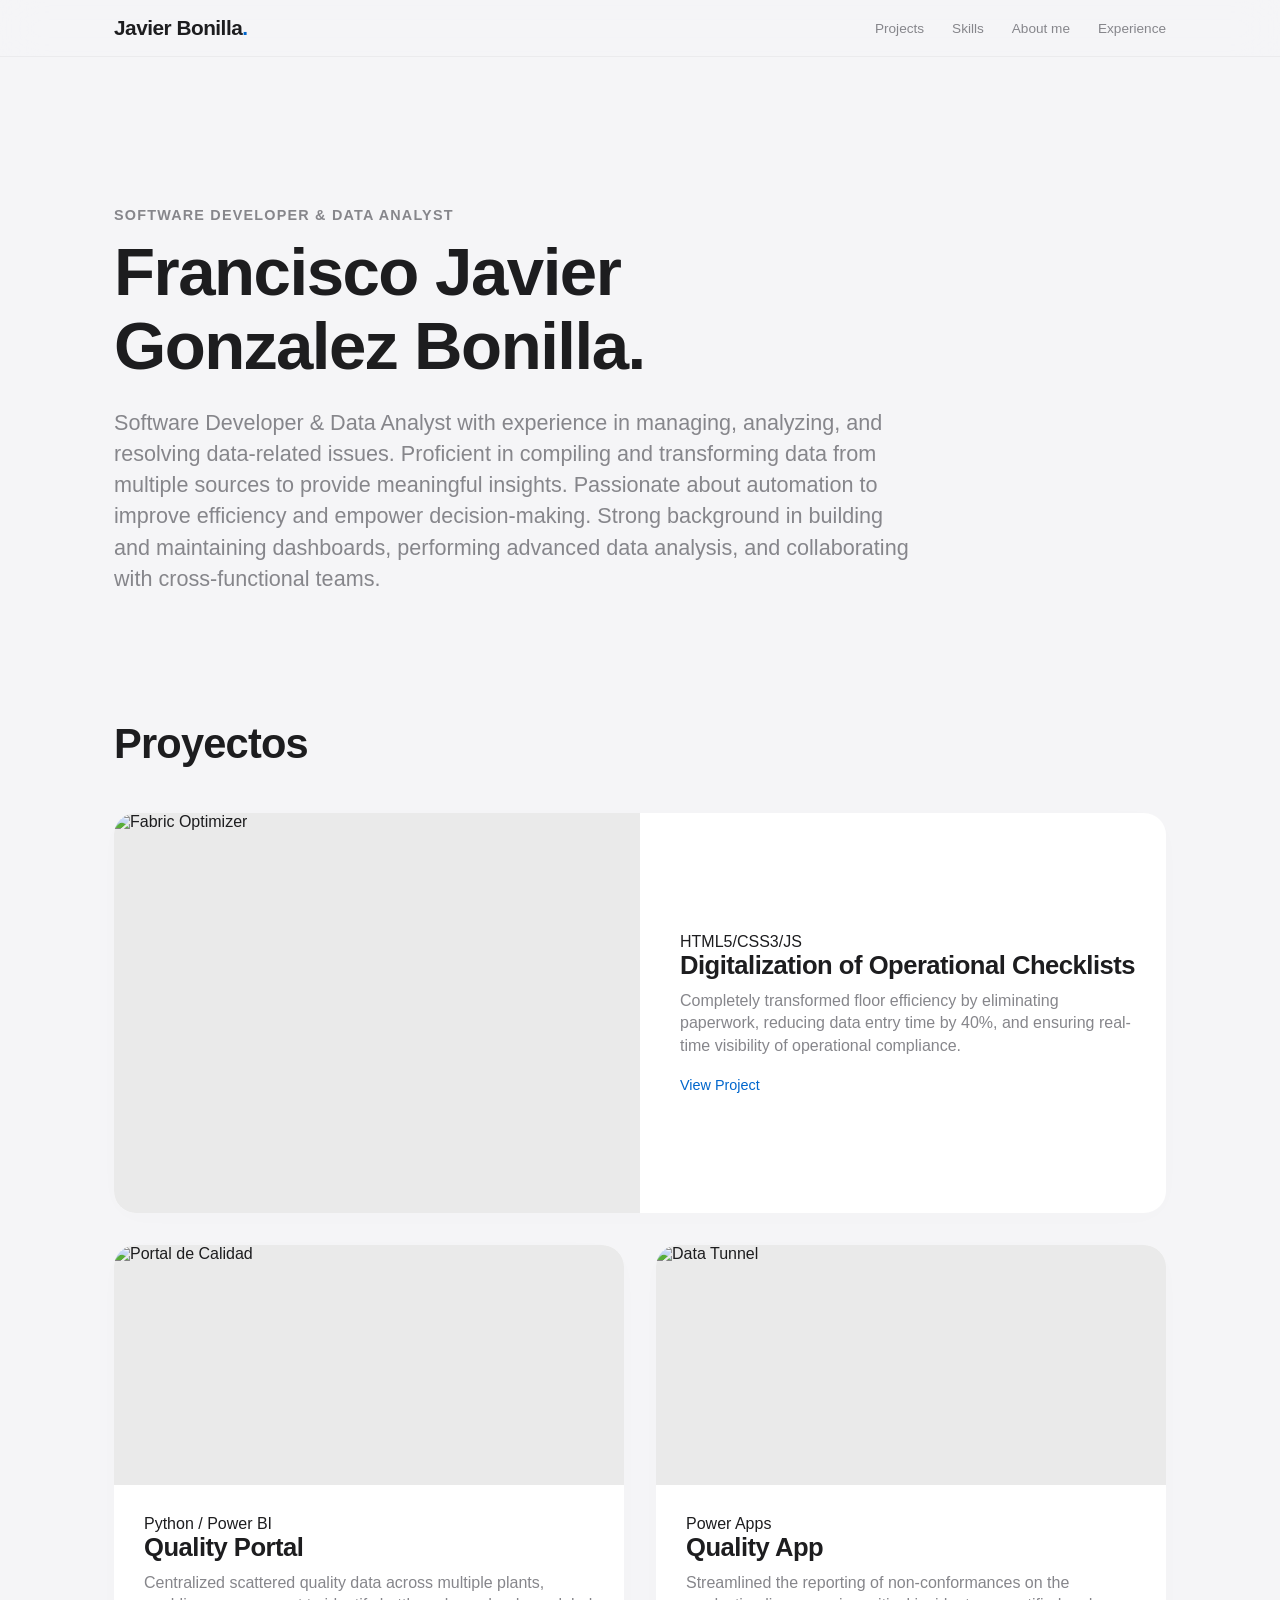
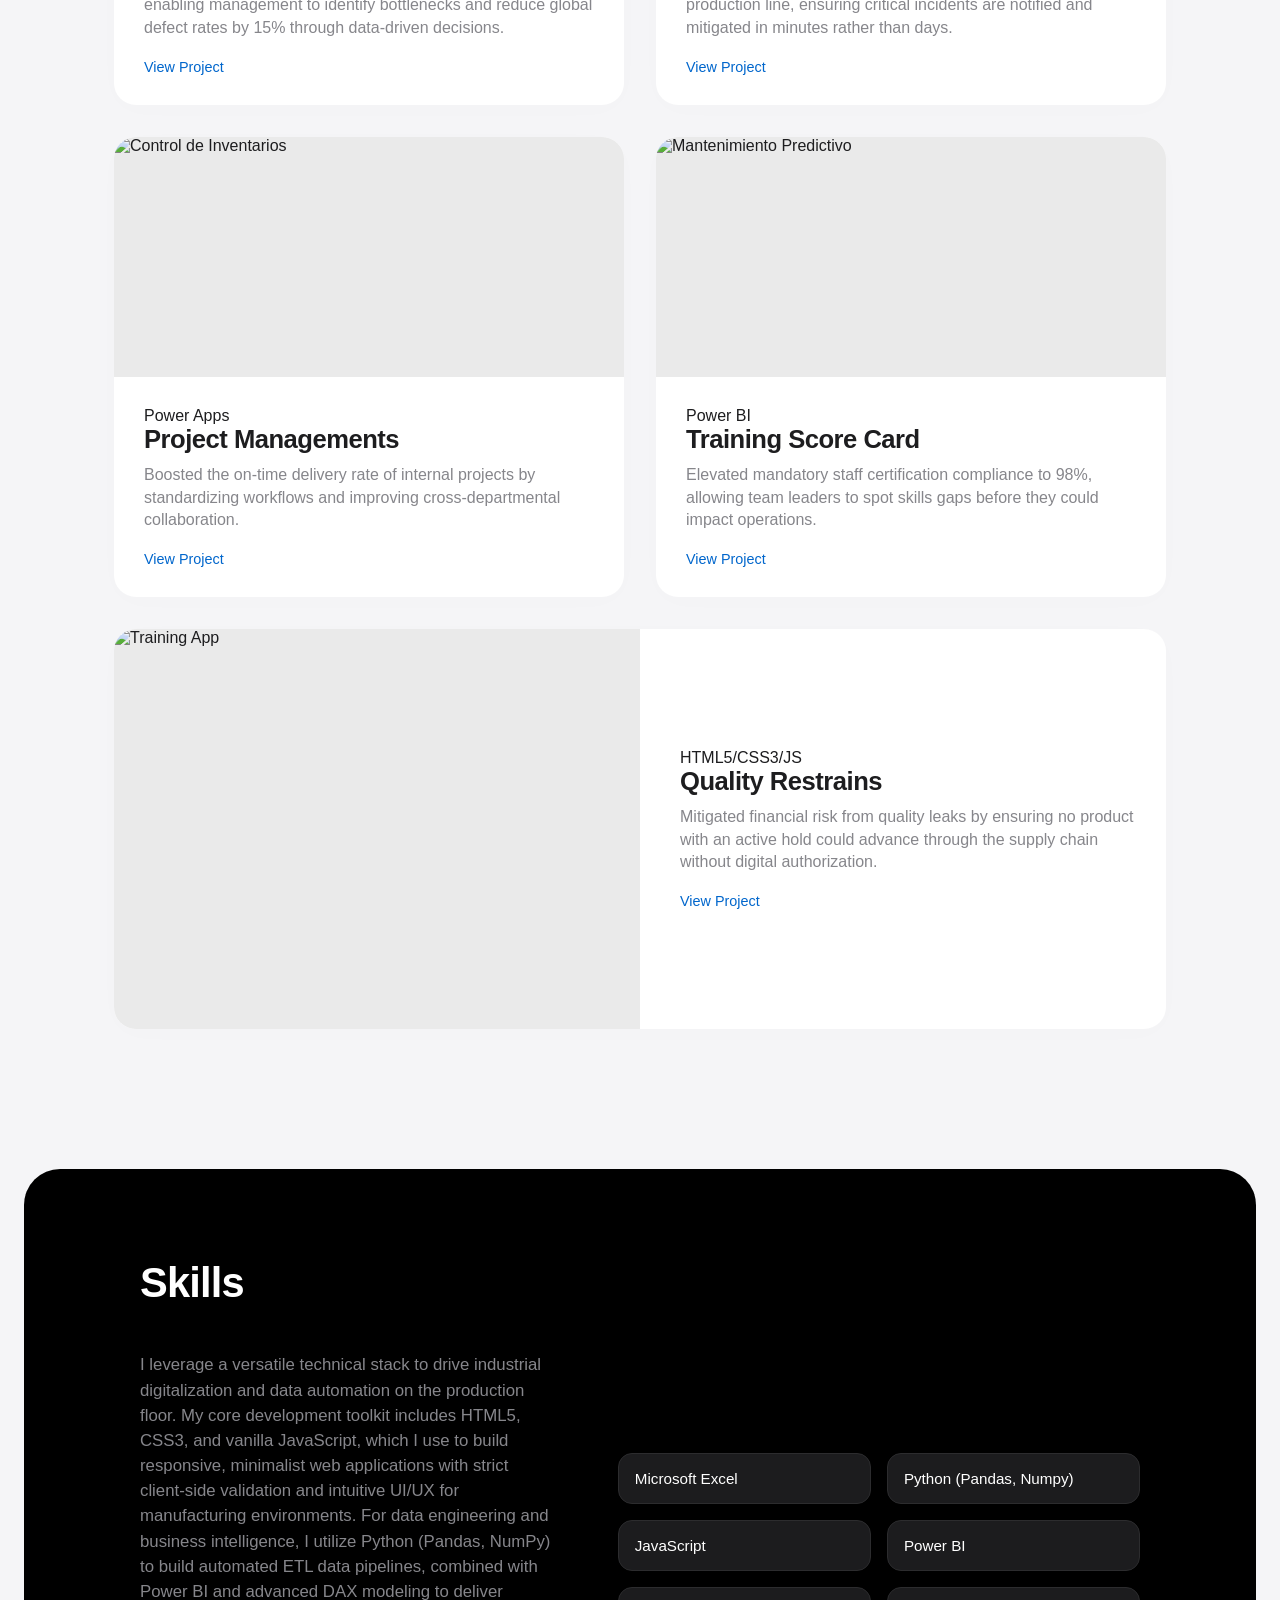
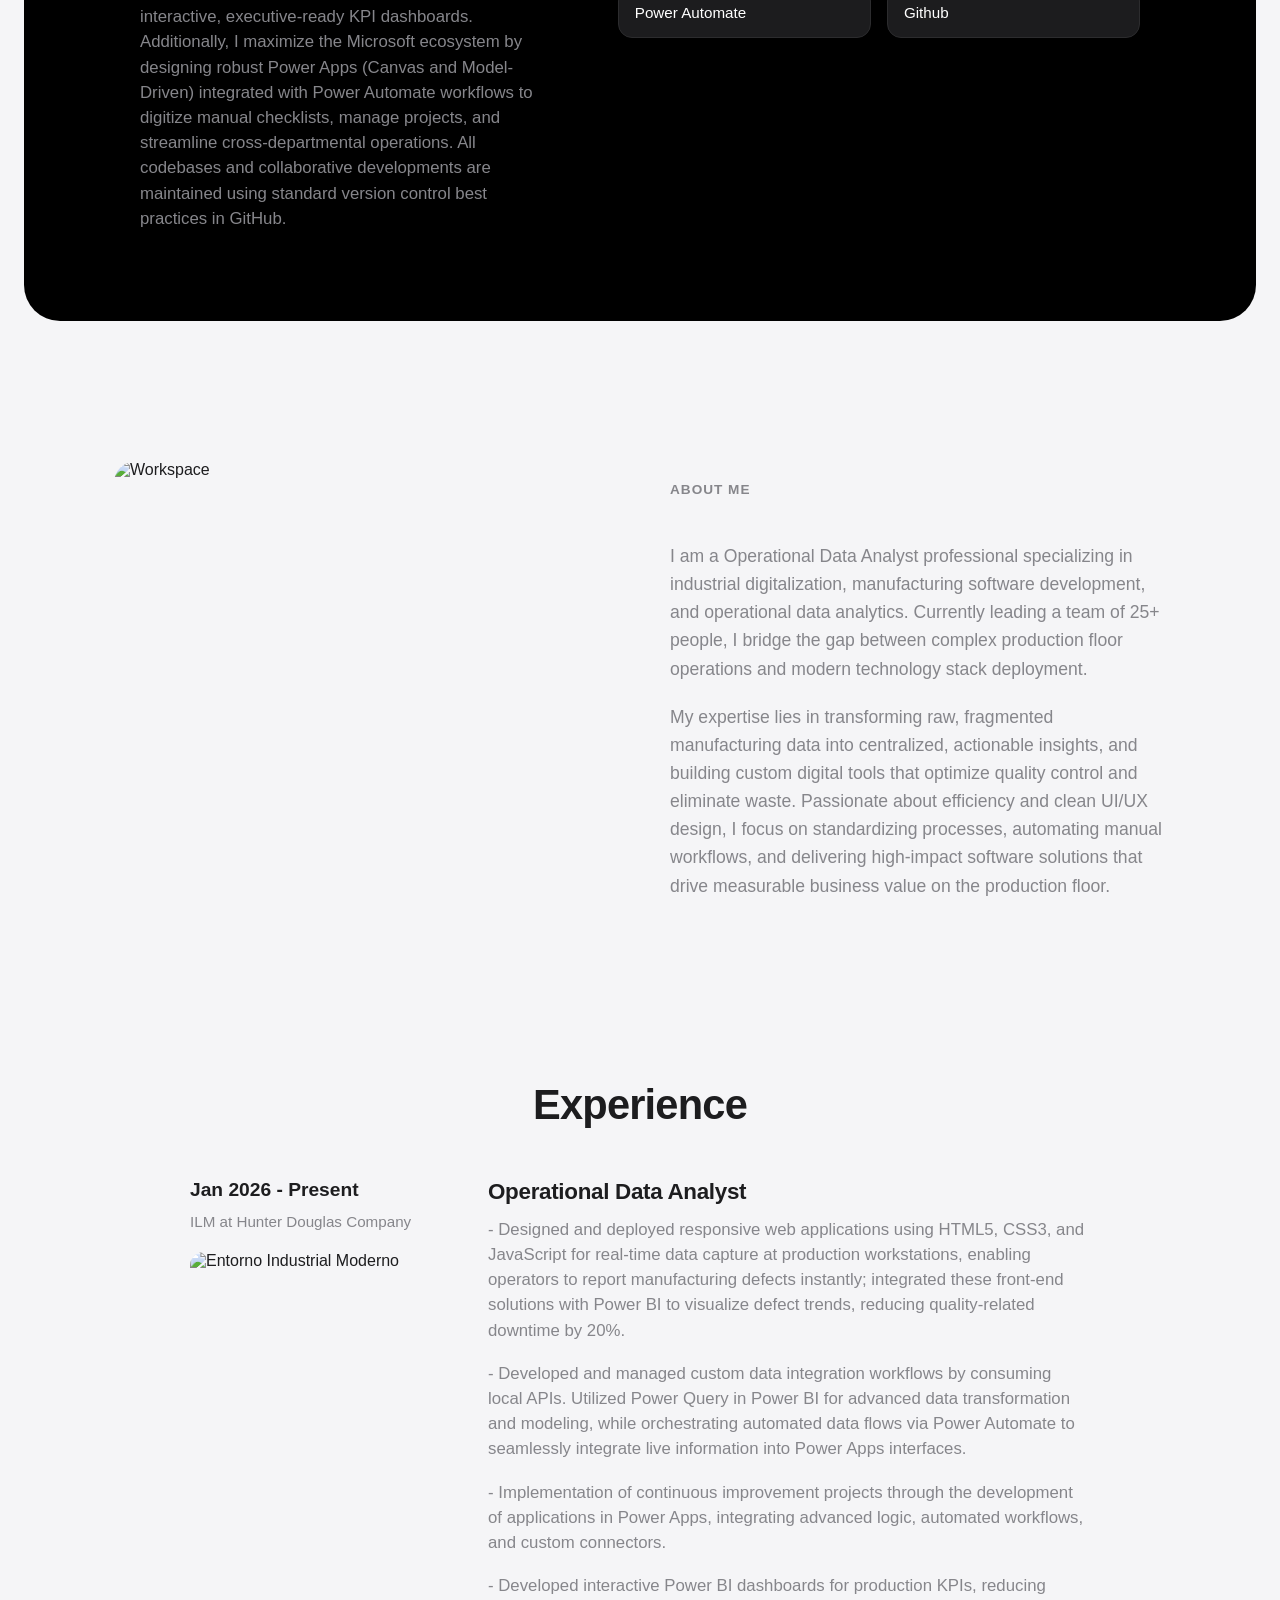
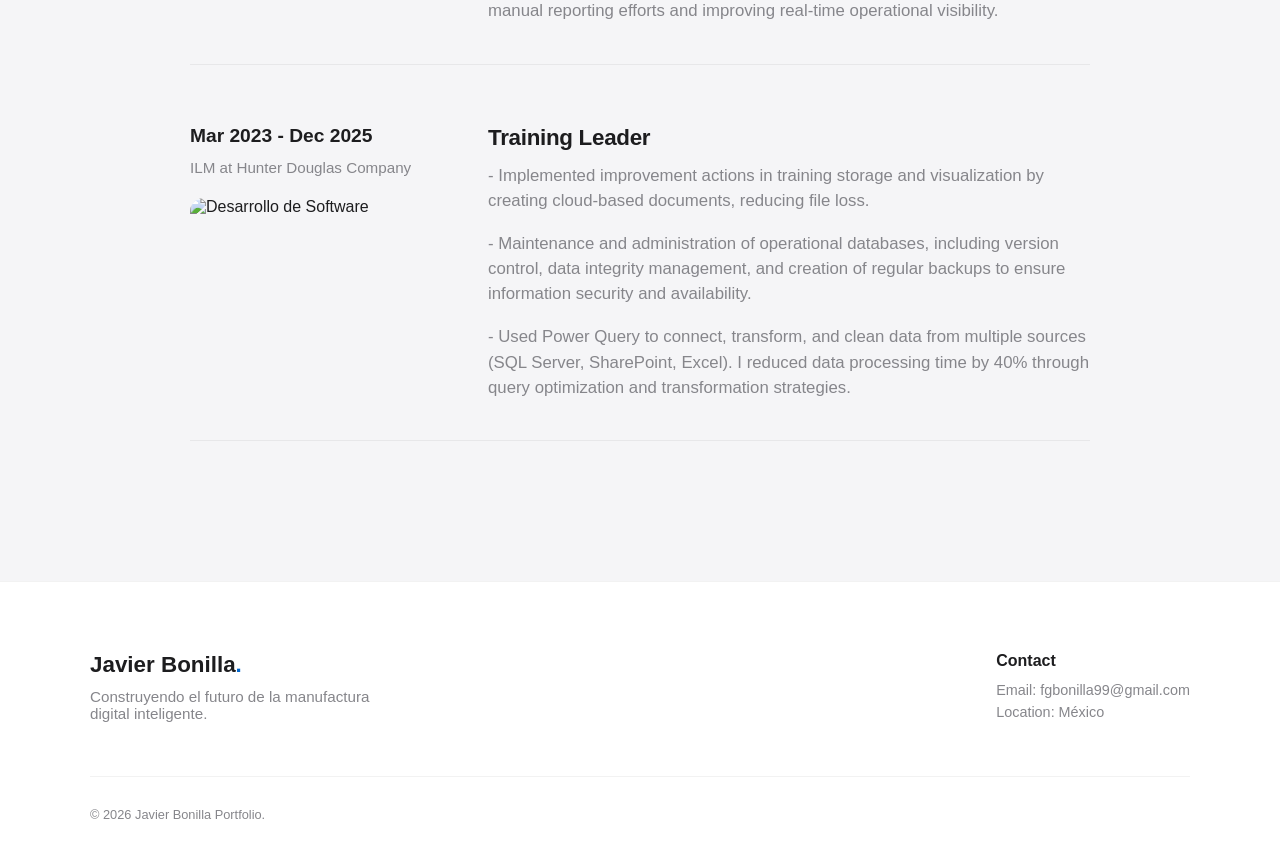
==== index.html @ b5e05249 "Add files via upload" ====
<!DOCTYPE html>
<html lang="es">
<head>
    <meta charset="UTF-8">
    <meta name="viewport" content="width=device-width, initial-scale=1.0">
    <title>Portfolio | Javier Bonilla</title>
    <link rel="stylesheet" href="css/style.css">
</head>
<body>

    <header class="nav-container">
        <nav class="nav-content">
            <a href="#" class="nav-logo">Javier Bonilla<span>.</span></a>
            <div class="nav-menu">
                <a href="#proyectos" class="nav-link">Projects</a>
                <a href="#habilidades" class="nav-link">Skills</a>
                <a href="#sobre-mi" class="nav-link">About me</a>
                <a href="#experiencia" class="nav-link">Experience</a>
            </div>
        </nav>
    </header>

    <section class="hero">
        <div class="hero-content">
            <br>
            <span class="hero-eyebrow">Software Developer & Data Analyst</span>
            <h1 class="hero-title">Francisco Javier Gonzalez Bonilla.</h1>
            <p class="hero-subtitle">Software Developer & Data Analyst with experience in managing, analyzing, and resolving data-related issues. Proficient in compiling and transforming data from multiple sources to provide meaningful insights. Passionate about automation to improve efficiency and empower decision-making. Strong background in building and maintaining dashboards, performing advanced data analysis, and collaborating with cross-functional teams.</p>
            <br>
        </div>
    </section>

    <section id="proyectos" class="section-container">
        <h2 class="section-title">Proyectos</h2>
        <div class="projects-grid">

            <div class="project-card card-large" data-project="optimizador">
                <div class="card-image-wrapper">
                    <img src="https://raw.githubusercontent.com/fgbonilla99-oss/portfolio-javier.github.io/refs/heads/main/img/new/Slide1.JPG" alt="Fabric Optimizer" class="card-img">
                </div>
                <div class="card-info">
                    <span class="card-category">HTML5/CSS3/JS</span>
                    <h3 class="card-title">Digitalization of Operational Checklists</h3>
                    <p class="card-excerpt">Completely transformed floor efficiency by eliminating paperwork, reducing data entry time by 40%, and ensuring real-time visibility of operational compliance.</p>
                    <span class="card-cta">View Project</span>
                </div>
            </div>

            <div class="project-card" data-project="calidad">
                <div class="card-image-wrapper">
                    <img src="https://raw.githubusercontent.com/fgbonilla99-oss/portfolio-javier.github.io/refs/heads/main/img/new/Slide2.JPG" alt="Portal de Calidad" class="card-img">
                </div>
                <div class="card-info">
                    <span class="card-category">Python / Power BI</span>
                    <h3 class="card-title">Quality Portal</h3>
                    <p class="card-excerpt">Centralized scattered quality data across multiple plants, enabling management to identify bottlenecks and reduce global defect rates by 15% through data-driven decisions.</p>
                    <span class="card-cta">View Project</span>
                </div>
            </div>

            <div class="project-card" data-project="reporting">
                <div class="card-image-wrapper">
                    <img src="https://raw.githubusercontent.com/fgbonilla99-oss/portfolio-javier.github.io/refs/heads/main/img/new/Slide3.JPG" alt="Data Tunnel" class="card-img">
                </div>
                <div class="card-info">
                    <span class="card-category">Power Apps</span>
                    <h3 class="card-title">Quality App</h3>
                    <p class="card-excerpt">Streamlined the reporting of non-conformances on the production line, ensuring critical incidents are notified and mitigated in minutes rather than days.</p>
                    <span class="card-cta">View Project</span>
                </div>
            </div>

            <div class="project-card" data-project="inventario">
                <div class="card-image-wrapper">
                    <img src="https://raw.githubusercontent.com/fgbonilla99-oss/portfolio-javier.github.io/refs/heads/main/img/new/Slide5.JPG" alt="Control de Inventarios" class="card-img">
                </div>
                <div class="card-info">
                    <span class="card-category">Power Apps</span>
                    <h3 class="card-title">Project Managements</h3>
                    <p class="card-excerpt">Boosted the on-time delivery rate of internal projects by standardizing workflows and improving cross-departmental collaboration.</p>
                    <span class="card-cta">View Project</span>
                </div>
            </div>

            <div class="project-card" data-project="mantenimiento">
                <div class="card-image-wrapper">
                    <img src="https://raw.githubusercontent.com/fgbonilla99-oss/portfolio-javier.github.io/refs/heads/main/img/new/Slide6.JPG" alt="Mantenimiento Predictivo" class="card-img">
                </div>
                <div class="card-info">
                    <span class="card-category">Power BI</span>
                    <h3 class="card-title">Training Score Card</h3>
                    <p class="card-excerpt">Elevated mandatory staff certification compliance to 98%, allowing team leaders to spot skills gaps before they could impact operations.</p>
                    <span class="card-cta">View Project</span>
                </div>
            </div>

            <div class="project-card card-large" data-project="training">
                <div class="card-image-wrapper">
                    <img src="https://raw.githubusercontent.com/fgbonilla99-oss/portfolio-javier.github.io/refs/heads/main/img/new/Slide7.JPG" alt="Training App" class="card-img">
                </div>
                <div class="card-info">
                    <span class="card-category">HTML5/CSS3/JS</span>
                    <h3 class="card-title">Quality Restrains</h3>
                    <p class="card-excerpt">Mitigated financial risk from quality leaks by ensuring no product with an active hold could advance through the supply chain without digital authorization.</p>
                    <span class="card-cta">View Project</span>
                </div>
            </div>

        </div>
    </section>

    <section id="habilidades" class="section-container bg-dark">
        <div class="skills-wrapper">
            <div class="skills-intro">
                <h2 class="section-title white-text">Skills</h2>
                <p class="skills-subtitle">I leverage a versatile technical stack to drive industrial digitalization and data automation on the production floor. My core development toolkit includes HTML5, CSS3, and vanilla JavaScript, which I use to build responsive, minimalist web applications with strict client-side validation and intuitive UI/UX for manufacturing environments. For data engineering and business intelligence, I utilize Python (Pandas, NumPy) to build automated ETL data pipelines, combined with Power BI and advanced DAX modeling to deliver interactive, executive-ready KPI dashboards. Additionally, I maximize the Microsoft ecosystem by designing robust Power Apps (Canvas and Model-Driven) integrated with Power Automate workflows to digitize manual checklists, manage projects, and streamline cross-departmental operations. All codebases and collaborative developments are maintained using standard version control best practices in GitHub.</p>
            </div>
            <div class="skills-interactive-grid">
                <button class="skill-interactive-btn" data-skill="python">Microsoft Excel</button>
                <button class="skill-interactive-btn" data-skill="powerplatform">Python (Pandas, Numpy)</button>
                <button class="skill-interactive-btn" data-skill="javascript">JavaScript</button>
                <button class="skill-interactive-btn" data-skill="apis">Power BI</button>
                <button class="skill-interactive-btn" data-skill="hardware">Power Automate</button>
                <button class="skill-interactive-btn" data-skill="sql">Github</button>
            </div>
        </div>
    </section>

    <section id="sobre-mi" class="section-container profile-section">
        <div class="profile-grid">
            <div class="profile-image-box">
                <img src="https://images.unsplash.com/photo-1600132806370-bf17e65e942f?auto=format&fit=crop&w=800&q=80" alt="Workspace" class="profile-img">
            </div>
            <div class="profile-text-box">
                <span class="section-eyebrow">About me</span>
                <h2 class="section-title"></h2>
                <p class="profile-paragraph">I am a Operational Data Analyst professional specializing in industrial digitalization, manufacturing software development, and operational data analytics. Currently leading a team of 25+ people, I bridge the gap between complex production floor operations and modern technology stack deployment.</p>
                <p class="profile-paragraph">My expertise lies in transforming raw, fragmented manufacturing data into centralized, actionable insights, and building custom digital tools that optimize quality control and eliminate waste. Passionate about efficiency and clean UI/UX design, I focus on standardizing processes, automating manual workflows, and delivering high-impact software solutions that drive measurable business value on the production floor.</p>
            </div>
        </div>
    </section>

    <section id="experiencia" class="section-container timeline-section">
        <span class="section-eyebrow text-center"></span>
        <h2 class="section-title text-center">Experience</h2>
        
        <div class="timeline-container">

            <div class="timeline-item">
                <div class="timeline-meta">
                    <span class="timeline-date">Jan 2026 - Present</span>
                    <h4 class="timeline-company">ILM at Hunter Douglas Company</h4>
                    <img src="https://images.unsplash.com/photo-1563986768609-322da13575f3?auto=format&fit=crop&w=400&q=80" alt="Entorno Industrial Moderno" class="timeline-img">
                </div>
                <div class="timeline-content">
                    <h3>Operational Data Analyst</h3>
                    <p>- Designed and deployed responsive web applications using HTML5, CSS3, and JavaScript for real-time data capture at production workstations, enabling operators to report manufacturing defects instantly; integrated these front-end solutions with Power BI to visualize defect trends, reducing quality-related downtime by 20%.</p>
                    <br>
                    <p>- Developed and managed custom data integration workflows by consuming local APIs. Utilized Power Query in Power BI for advanced data transformation and modeling, while orchestrating automated data flows via Power Automate to seamlessly integrate live information into Power Apps interfaces.</p>
                    <br>
                    <p>- Implementation of continuous improvement projects through the development of applications in Power Apps, integrating advanced logic, automated workflows, and custom connectors.</p>
                    <br>
                    <p>- Developed interactive Power BI dashboards for production KPIs, reducing manual reporting efforts and improving real-time operational visibility.</p>
                </div>
            </div>

            <div class="timeline-item">
                <div class="timeline-meta">
                    <span class="timeline-date">Mar 2023 - Dec 2025</span>
                    <h4 class="timeline-company">ILM at Hunter Douglas Company</h4>
                    <img src="https://images.unsplash.com/photo-1486312338219-ce68d2c6f44d?auto=format&fit=crop&w=400&q=80" alt="Desarrollo de Software" class="timeline-img">
                </div>
                <div class="timeline-content">
                    <h3>Training Leader</h3>
                    <p>- Implemented improvement actions in training storage and visualization by creating cloud-based documents, reducing file loss.</p>
                    <br>
                    <p>- Maintenance and administration of operational databases, including version control, data integrity management, and creation of regular backups to ensure information security and availability.</p>
                    <br>
                    <p>- Used Power Query to connect, transform, and clean data from multiple sources (SQL Server, SharePoint, Excel). I reduced data processing time by 40% through query optimization and transformation strategies.</p>
                </div>
            </div>
        </div>
    </section>

    <footer class="footer-container">
        <div class="footer-content">
            <div class="footer-top">
                <div class="footer-brand">
                    <h3 class="footer-logo">Javier Bonilla<span>.</span></h3>
                    <p>Construyendo el futuro de la manufactura digital inteligente.</p>
                </div>
                <div class="footer-contact-info">
                    <h4>Contact</h4>
                    <p>Email: fgbonilla99@gmail.com</p>
                    <p>Location: México</p>
                </div>
            </div>
            <div class="footer-bottom">
                <p>&copy; 2026 Javier Bonilla Portfolio.</p>
            </div>
        </div>
    </footer>

    <div id="project-modal" class="modal hidden" aria-hidden="true">
        <div class="modal-overlay"></div>
        <div class="modal-wrapper">
            <button class="modal-close">&times;</button>
            <div class="modal-body">
                <span id="modal-project-category" class="modal-eyebrow">Categoría</span>
                <h2 id="modal-project-title" class="modal-heading">Nombre del Proyecto</h2>
                <div id="modal-project-tags" class="modal-tags"></div>

                <div class="modal-gallery" id="modal-project-gallery">
                </div>

                <div id="modal-project-description" class="modal-description">
                </div>
            </div>
        </div>
    </div>

    <div id="skill-modal" class="modal hidden" aria-hidden="true">
        <div class="modal-overlay"></div>
        <div class="modal-wrapper modal-small">
            <button class="modal-close-skill modal-close">&times;</button>
            <div class="modal-body text-center">
                <div class="modal-skill-image-box">
                    <img id="modal-skill-img" src="" alt="Tecnología" class="modal-skill-img">
                </div>
                <h2 id="modal-skill-title" class="modal-heading">Tecnología</h2>
                <p id="modal-skill-description" class="modal-description-text">Detalle explicativo sobre la aplicación de la herramienta...</p>
            </div>
        </div>
    </div>

    <script src="js/script.js"></script>
</body>
</html>
---- css/style.css ----
:root {
    --bg-light: #f5f5f7;
    --bg-white: #ffffff;
    --bg-dark: #000000;
    --text-primary: #1d1d1f;
    --text-secondary: #86868b;
    --text-link: #0066cc;
    --radius-premium: 22px;
    --radius-inner: 14px;
    --transition-smooth: all 0.6s cubic-bezier(0.16, 1, 0.3, 1);

    --font-hero: clamp(2.4rem, 5.5vw, 4.2rem);
    --font-section: clamp(1.8rem, 3.8vw, 2.6rem);
}

* {
    margin: 0;
    padding: 0;
    box-sizing: border-box;
}

html {
    scroll-behavior: smooth;
    background-color: var(--bg-light);
}

body {
    font-family: -apple-system, BlinkMacSystemFont, "Segoe UI", Roboto, Helvetica, Arial, sans-serif;
    color: var(--text-primary);
    -webkit-font-smoothing: antialiased;
    overflow-x: hidden;
}

.text-center { text-align: center; }
.white-text { color: var(--bg-white) !important; }

.nav-container {
    position: fixed;
    top: 0;
    width: 100%;
    z-index: 100;
    background: rgba(245, 245, 247, 0.75);
    backdrop-filter: blur(20px);
    -webkit-backdrop-filter: blur(20px);
    border-bottom: 1px solid rgba(0, 0, 0, 0.04);
}

.nav-content {
    max-width: 1100px;
    margin: 0 auto;
    padding: 16px 24px;
    display: flex;
    justify-content: space-between;
    align-items: center;
}

.nav-logo {
    font-weight: 700;
    font-size: 1.3rem;
    color: var(--text-primary);
    text-decoration: none;
    letter-spacing: -0.5px;
}

.nav-logo span { color: var(--text-link); }

.nav-menu {
    display: flex;
    gap: 28px;
}

.nav-link {
    font-size: 0.85rem;
    color: var(--text-secondary);
    text-decoration: none;
    font-weight: 500;
    transition: var(--transition-smooth);
}

.nav-link:hover { color: var(--text-primary); }

.hero {
    min-height: 80vh;
    display: flex;
    align-items: center;
    padding: 140px 24px 60px 24px;
    max-width: 1100px;
    margin: 0 auto;
}

.hero-content { max-width: 800px; }

.hero-eyebrow {
    font-size: 0.9rem;
    font-weight: 600;
    text-transform: uppercase;
    letter-spacing: 1.2px;
    color: var(--text-secondary);
    margin-bottom: 12px;
    display: inline-block;
}

.hero-title {
    font-size: var(--font-hero);
    font-weight: 700;
    letter-spacing: -1.5px;
    line-height: 1.1;
    margin-bottom: 24px;
}

.hero-subtitle {
    font-size: clamp(1.1rem, 2.2vw, 1.35rem);
    color: var(--text-secondary);
    line-height: 1.45;
    font-weight: 400;
}

.section-container {
    max-width: 1100px;
    margin: 0 auto 140px auto;
    padding: 0 24px;
}

.section-title {
    font-size: var(--font-section);
    font-weight: 700;
    letter-spacing: -0.8px;
    margin-bottom: 45px;
}

.section-eyebrow {
    font-size: 0.85rem;
    font-weight: 600;
    text-transform: uppercase;
    color: var(--text-secondary);
    letter-spacing: 1px;
    margin-bottom: 10px;
    display: block;
}

.projects-grid {
    display: grid;
    grid-template-columns: repeat(2, 1fr);
    gap: 32px;
}

.card-large {
    grid-column: span 2;
    flex-direction: row !important;
    min-height: 400px !important;
}

.card-large .card-image-wrapper {
    width: 50%;
    height: 100%;
}

.card-large .card-info {
    width: 50%;
    padding-left: 40px;
    align-self: center;
}

.project-card {
    background: var(--bg-white);
    border-radius: var(--radius-premium);
    min-height: 450px;
    display: flex;
    flex-direction: column;
    overflow: hidden;
    cursor: pointer;
    box-shadow: 0 4px 30px rgba(0, 0, 0, 0.01);
    transition: var(--transition-smooth);
    position: relative;
}

.card-image-wrapper {
    width: 100%;
    height: 240px;
    overflow: hidden;
    position: relative;
    background: #eaeaea;
}

.card-img {
    width: 100%;
    height: 100%;
    object-fit: cover;
    transition: var(--transition-smooth);
}

.card-info {
    padding: 30px;
    display: flex;
    flex-direction: column;
    justify-content: center;
    flex-grow: 1;
}

.card-title {
    font-size: 1.6rem;
    font-weight: 600;
    letter-spacing: -0.5px;
    margin-bottom: 10px;
}

.card-excerpt {
    color: var(--text-secondary);
    font-size: 1rem;
    margin-bottom: 20px;
    line-height: 1.4;
}

.card-cta {
    color: var(--text-link);
    font-size: 0.9rem;
    font-weight: 500;
}

.project-card:hover {
    transform: translateY(-4px) scale(0.995);
    box-shadow: 0 24px 48px rgba(0, 0, 0, 0.04);
}

.project-card:hover .card-img {
    transform: scale(1.04);
}

.bg-dark {
    background: var(--bg-dark);
    max-width: calc(100% - 48px);
    padding: 90px 40px;
    border-radius: 36px;
}

.skills-wrapper {
    max-width: 1000px;
    margin: 0 auto;
    display: grid;
    grid-template-columns: 4fr 5fr;
    gap: 60px;
    align-items: center;
}

.skills-subtitle {
    color: #86868b;
    font-size: 1.05rem;
    line-height: 1.5;
}

.skills-interactive-grid {
    display: grid;
    grid-template-columns: repeat(auto-fit, minmax(180px, 1fr));
    gap: 16px;
}

.skill-interactive-btn {
    background: #1c1c1e;
    color: var(--bg-white);
    border: 1px solid #2c2c2e;
    padding: 16px;
    border-radius: var(--radius-inner);
    font-size: 0.95rem;
    font-weight: 500;
    cursor: pointer;
    text-align: left;
    transition: var(--transition-smooth);
}

.skill-interactive-btn:hover {
    background: var(--bg-white);
    color: var(--bg-dark);
    transform: scale(1.02);
}

.profile-grid {
    display: grid;
    grid-template-columns: 1fr 1fr;
    gap: 60px;
    align-items: center;
}

.profile-image-box {
    border-radius: var(--radius-premium);
    overflow: hidden;
    height: 480px;
}

.profile-img {
    width: 100%;
    height: 100%;
    object-fit: cover;
}

.profile-paragraph {
    font-size: 1.1rem;
    color: var(--text-secondary);
    line-height: 1.6;
    margin-bottom: 20px;
}


.timeline-container {
    position: relative;
    max-width: 900px;
    margin: 50px auto 0 auto;
}

.timeline-item {
    display: grid;
    grid-template-columns: 3fr 7fr;
    gap: 40px;
    margin-bottom: 60px;
    border-bottom: 1px solid rgba(0,0,0,0.06);
    padding-bottom: 40px;
}

.timeline-meta {
    display: flex;
    flex-direction: column;
    gap: 12px;
}

.timeline-date {
    font-size: 1.2rem;
    font-weight: 700;
    color: var(--text-primary);
}

.timeline-company {
    font-size: 0.95rem;
    color: var(--text-secondary);
    font-weight: 500;
}

.timeline-img {
    width: 100%;
    height: 130px;
    object-fit: cover;
    border-radius: var(--radius-inner);
    margin-top: 10px;
}

.timeline-content h3 {
    font-size: 1.4rem;
    font-weight: 600;
    margin-bottom: 12px;
    letter-spacing: -0.3px;
}

.timeline-content p {
    color: var(--text-secondary);
    font-size: 1.05rem;
    line-height: 1.5;
}

.modal {
    position: fixed;
    top: 0;
    left: 0;
    width: 100vw;
    height: 100vh;
    z-index: 200;
    display: flex;
    align-items: center;
    justify-content: center;
    transition: opacity 0.5s cubic-bezier(0.16, 1, 0.3, 1);
}

.modal.hidden {
    opacity: 0;
    pointer-events: none;
}

.modal-overlay {
    position: absolute;
    width: 100%;
    height: 100%;
    background: rgba(0, 0, 0, 0.35);
    backdrop-filter: blur(16px);
    -webkit-backdrop-filter: blur(16px);
}

.modal-wrapper {
    background: var(--bg-white);
    width: 90%;
    max-width: 720px;
    max-height: 95vh;
    border-radius: 26px;
    padding: 45px;
    box-shadow: 0 30px 60px rgba(0, 0, 0, 0.12);
    position: relative;
    z-index: 210;
    overflow-y: auto;
    transform: scale(1);
    transition: var(--transition-smooth);
}

.modal.hidden .modal-wrapper {
    transform: scale(0.94) translateY(20px);
}

.modal-small {
    max-width: 640px;
}

.modal-close {
    position: absolute;
    top: 20px;
    right: 20px;
    width: 32px;
    height: 32px;
    background: var(--bg-light);
    border: none;
    border-radius: 50%;
    font-size: 1.2rem;
    cursor: pointer;
    display: flex;
    align-items: center;
    justify-content: center;
    z-index: 5;
}

.modal-gallery {
    display: flex;
    gap: 16px;
    overflow-x: auto;
    margin: 24px 0;
    padding-bottom: 10px;
    scrollbar-width: thin;
}

.modal-gallery::-webkit-scrollbar {
    height: 5px;
}

.modal-gallery::-webkit-scrollbar-thumb {
    background: #d2d2d7;
    border-radius: 10px;
}

.modal-gallery img {
    height: 180px;
    width: 280px;
    object-fit: cover;
    border-radius: var(--radius-inner);
    flex-shrink: 0;
    background: #f0f0f2;
}

.modal-heading {
    font-size: 2rem;
    font-weight: 700;
    letter-spacing: -0.5px;
    margin-top: 5px;
}

.modal-tags {
    display: flex;
    gap: 8px;
    flex-wrap: wrap;
    margin-top: 15px;
}

.modal-tags span {
    background: var(--bg-light);
    padding: 4px 12px;
    border-radius: 20px;
    font-size: 0.8rem;
    font-weight: 500;
}

.modal-description {
    margin-top: 25px;
    font-size: 1.05rem;
    line-height: 1.6;
}

.modal-description p { margin-bottom: 25px; }
.modal-description ul { margin: 0 0 15px 20px; }
.modal-description li { margin-bottom: 6px; }


.modal-skill-image-box {
    width: 100%;
    height: 240px;
    border-radius: var(--radius-inner);
    overflow: hidden;
    margin-bottom: 20px;
    background: #f5f5f7;
}

.modal-skill-img {
    width: 80%;
    height: 100%;
    object-fit: cover;
}

.modal-description-text {
    color: var(--text-secondary);
    font-size: 1rem;
    line-height: 1.5;
    margin-top: 15px;
}


.footer-container {
    background: var(--bg-white);
    border-top: 1px solid rgba(0,0,0,0.05);
    padding: 70px 24px 40px 24px;
}

.footer-content {
    max-width: 1100px;
    margin: 0 auto;
}

.footer-top {
    display: flex;
    justify-content: space-between;
    margin-bottom: 50px;
    gap: 40px;
}

.footer-logo {
    font-size: 1.4rem;
    font-weight: 700;
    margin-bottom: 10px;
}

.footer-logo span { color: var(--text-link); }

.footer-brand p {
    color: var(--text-secondary);
    max-width: 320px;
    font-size: 0.95rem;
}

.footer-contact-info h4 {
    font-size: 1rem;
    margin-bottom: 12px;
}

.footer-contact-info p {
    color: var(--text-secondary);
    font-size: 0.9rem;
    margin-bottom: 6px;
}

.footer-bottom {
    font-size: 0.8rem;
    color: var(--text-secondary);
    border-top: 1px solid rgba(0,0,0,0.05);
    padding-top: 30px;
}


@media (max-width: 960px) {
    .card-large { flex-direction: column !important; }
    .card-large .card-image-wrapper, .card-large .card-info { width: 100%; padding-left: 0; }
    .skills-wrapper { grid-template-columns: 1fr; gap: 35px; }
    .profile-grid { grid-template-columns: 1fr; gap: 40px; }
    .profile-image-box { height: 340px; }
}

@media (max-width: 720px) {
    .projects-grid { grid-template-columns: 1fr; }
    .timeline-item { grid-template-columns: 1fr; gap: 15px; margin-bottom: 40px; }
    .timeline-img { display: none; } 
    .footer-top { flex-direction: column; gap: 30px; }
}

@media (max-width: 500px) {
    .nav-menu { display: none; } 
    .modal-wrapper { padding: 30px 20px; }
}
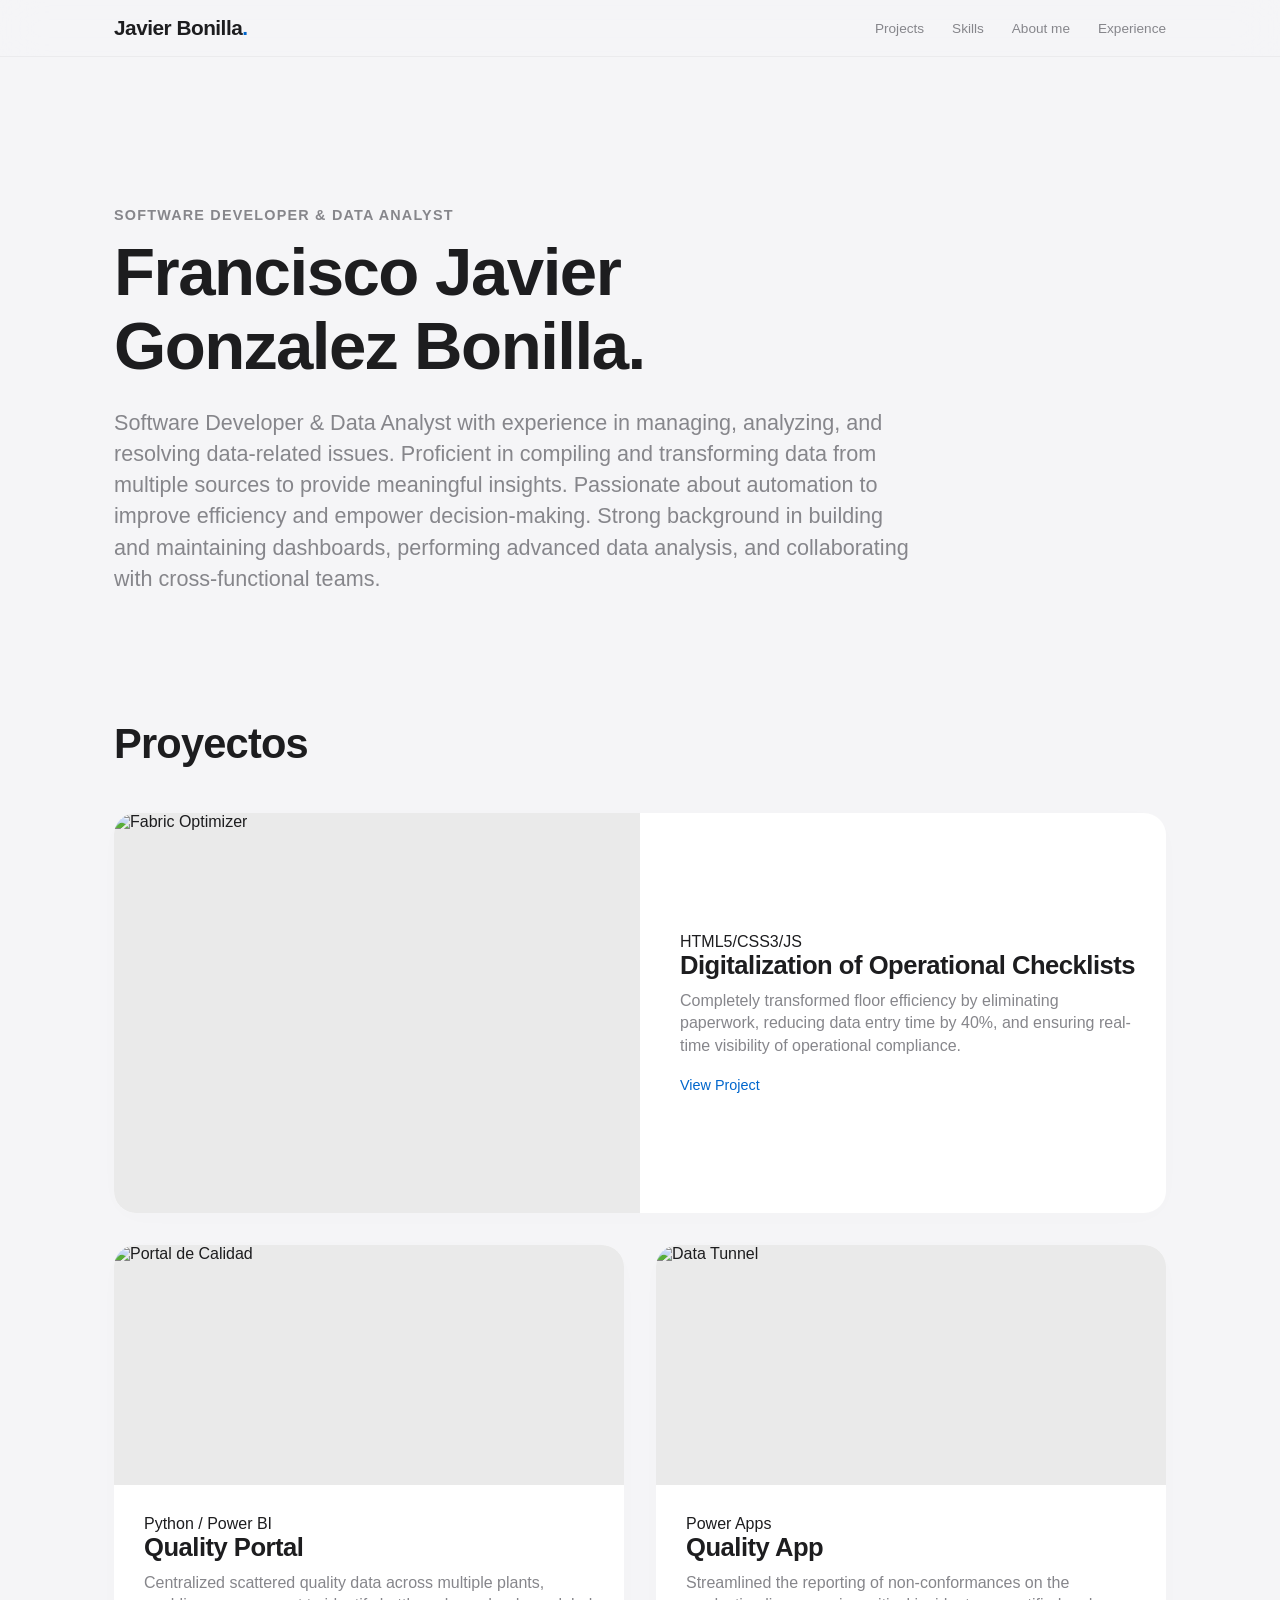
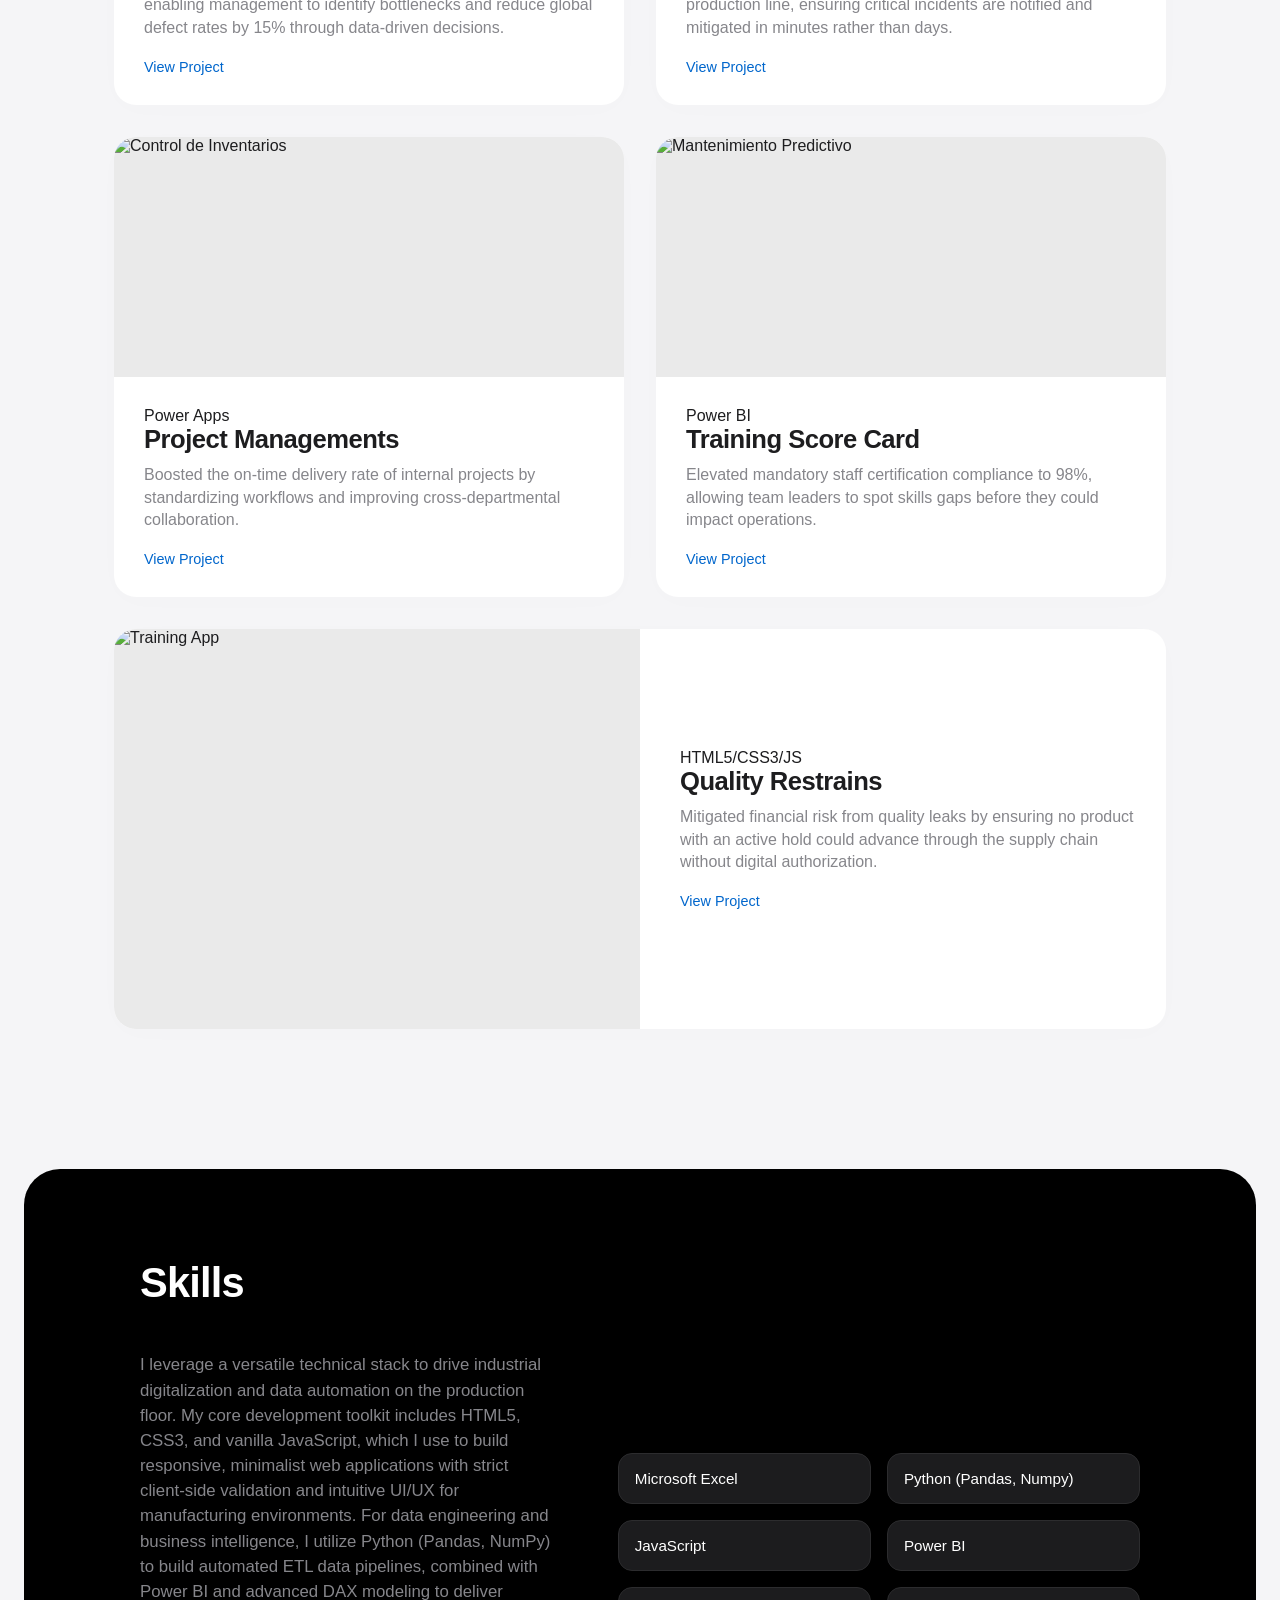
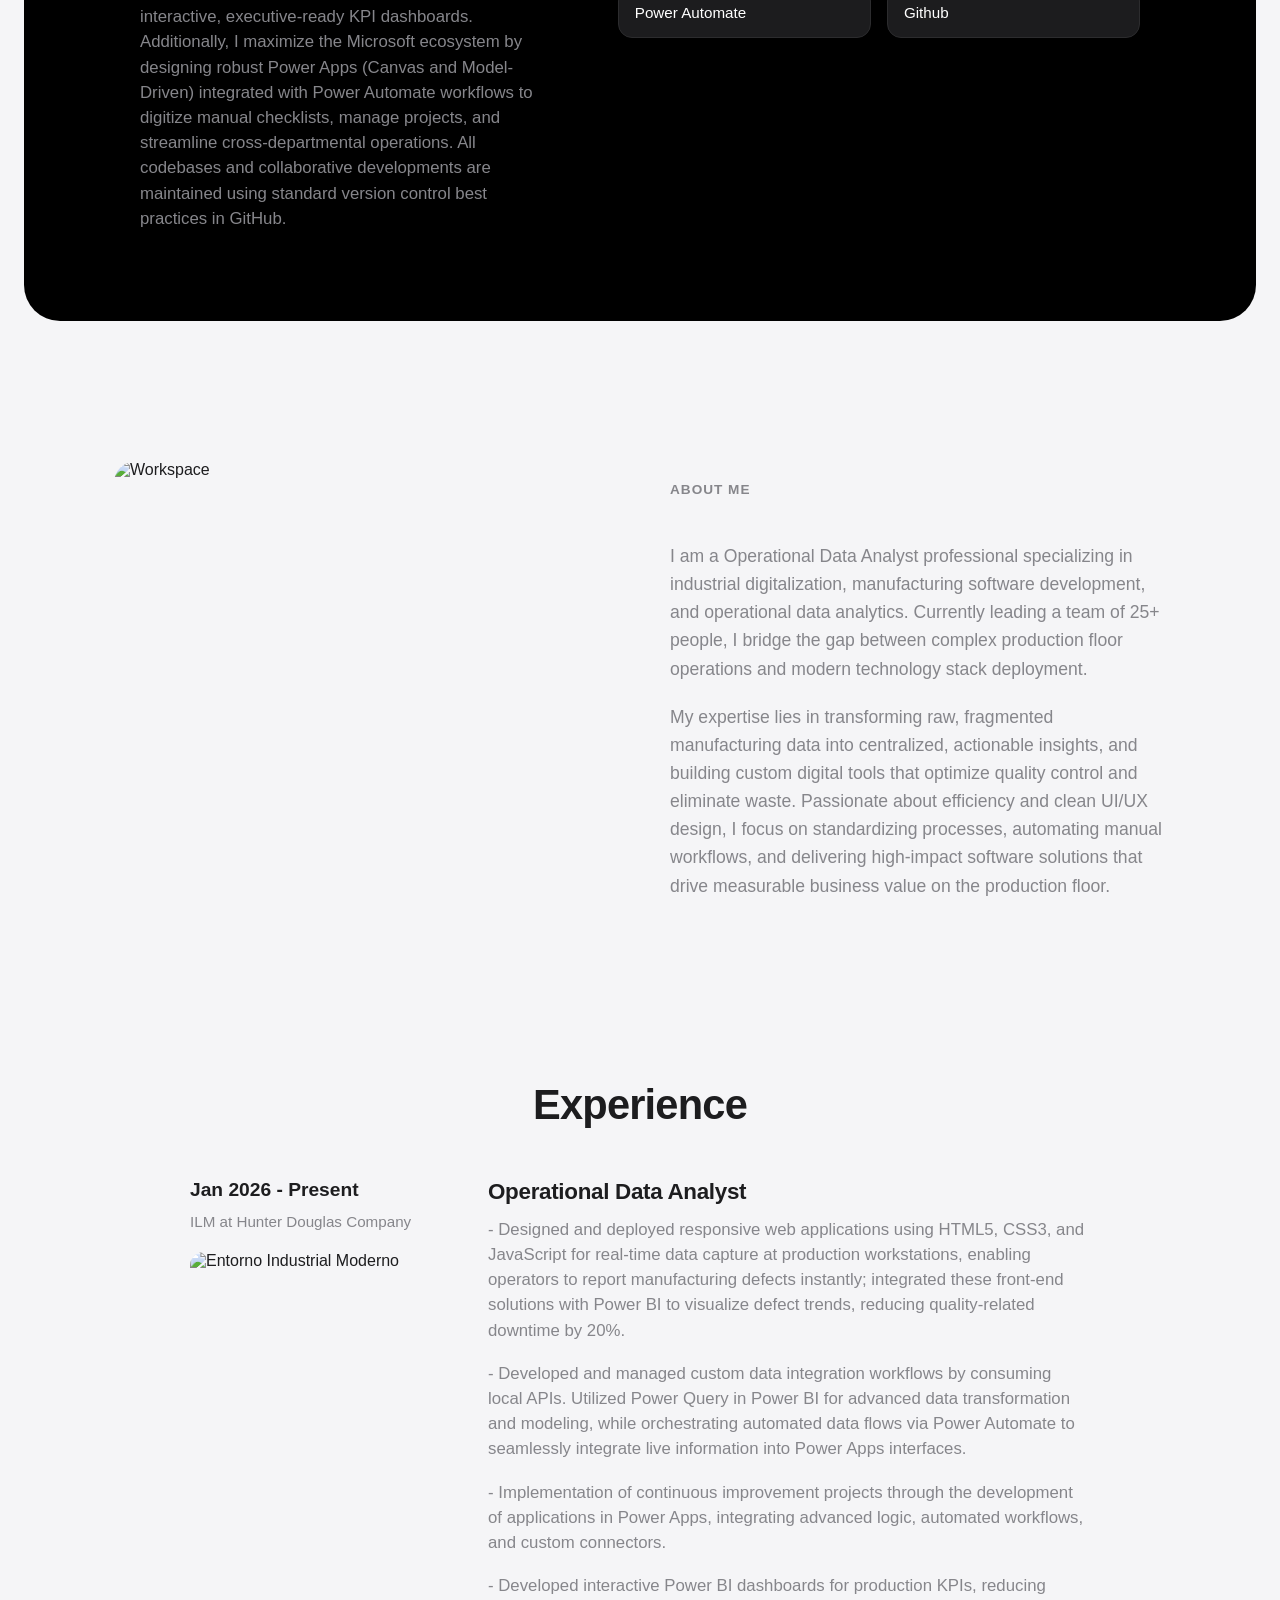
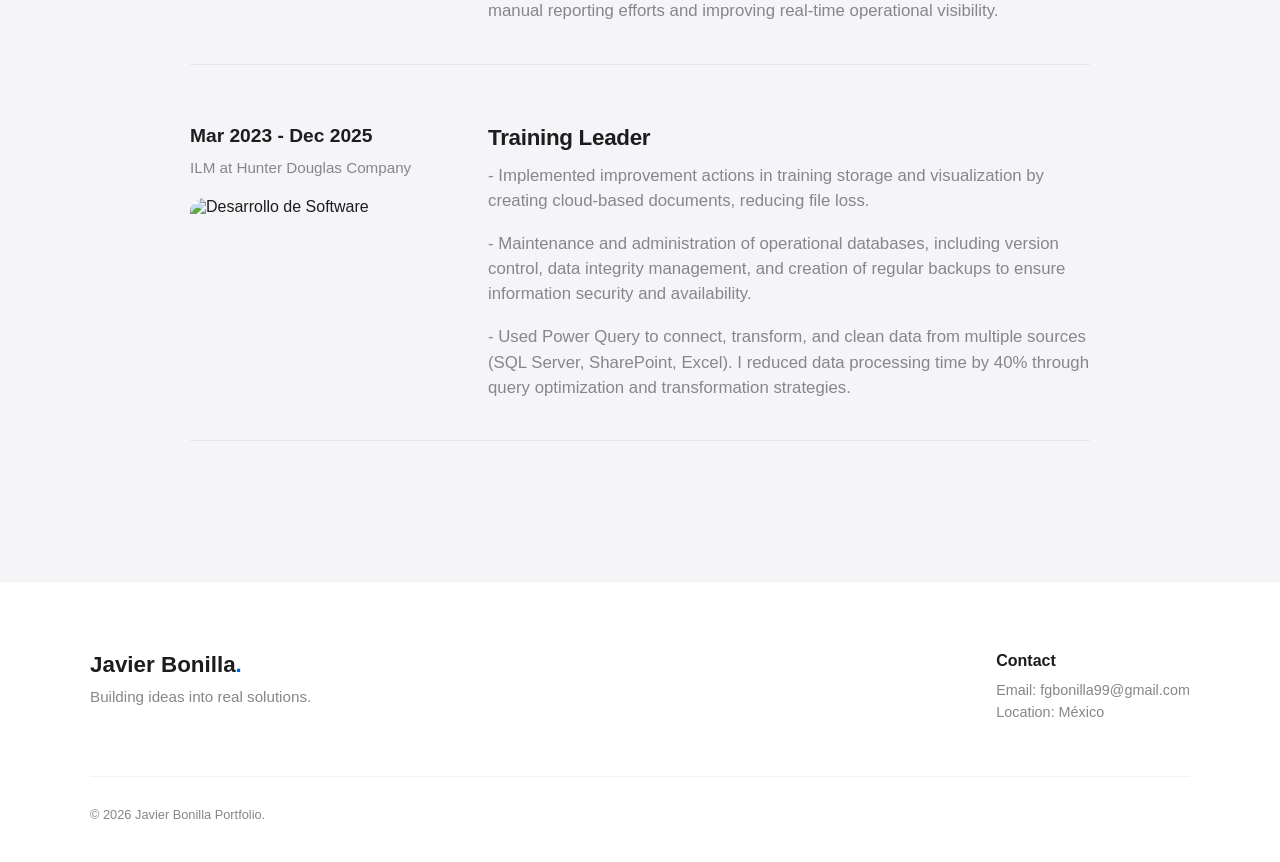
==== commit 45f15a10: "index.html" ====
--- a/index.html
+++ b/index.html
@@ -187,7 +187,7 @@
             <div class="footer-top">
                 <div class="footer-brand">
                     <h3 class="footer-logo">Javier Bonilla<span>.</span></h3>
-                    <p>Construyendo el futuro de la manufactura digital inteligente.</p>
+                    <p>Building ideas into real solutions.</p>
                 </div>
                 <div class="footer-contact-info">
                     <h4>Contact</h4>
@@ -235,4 +235,4 @@
 
     <script src="js/script.js"></script>
 </body>
-</html>+</html>
